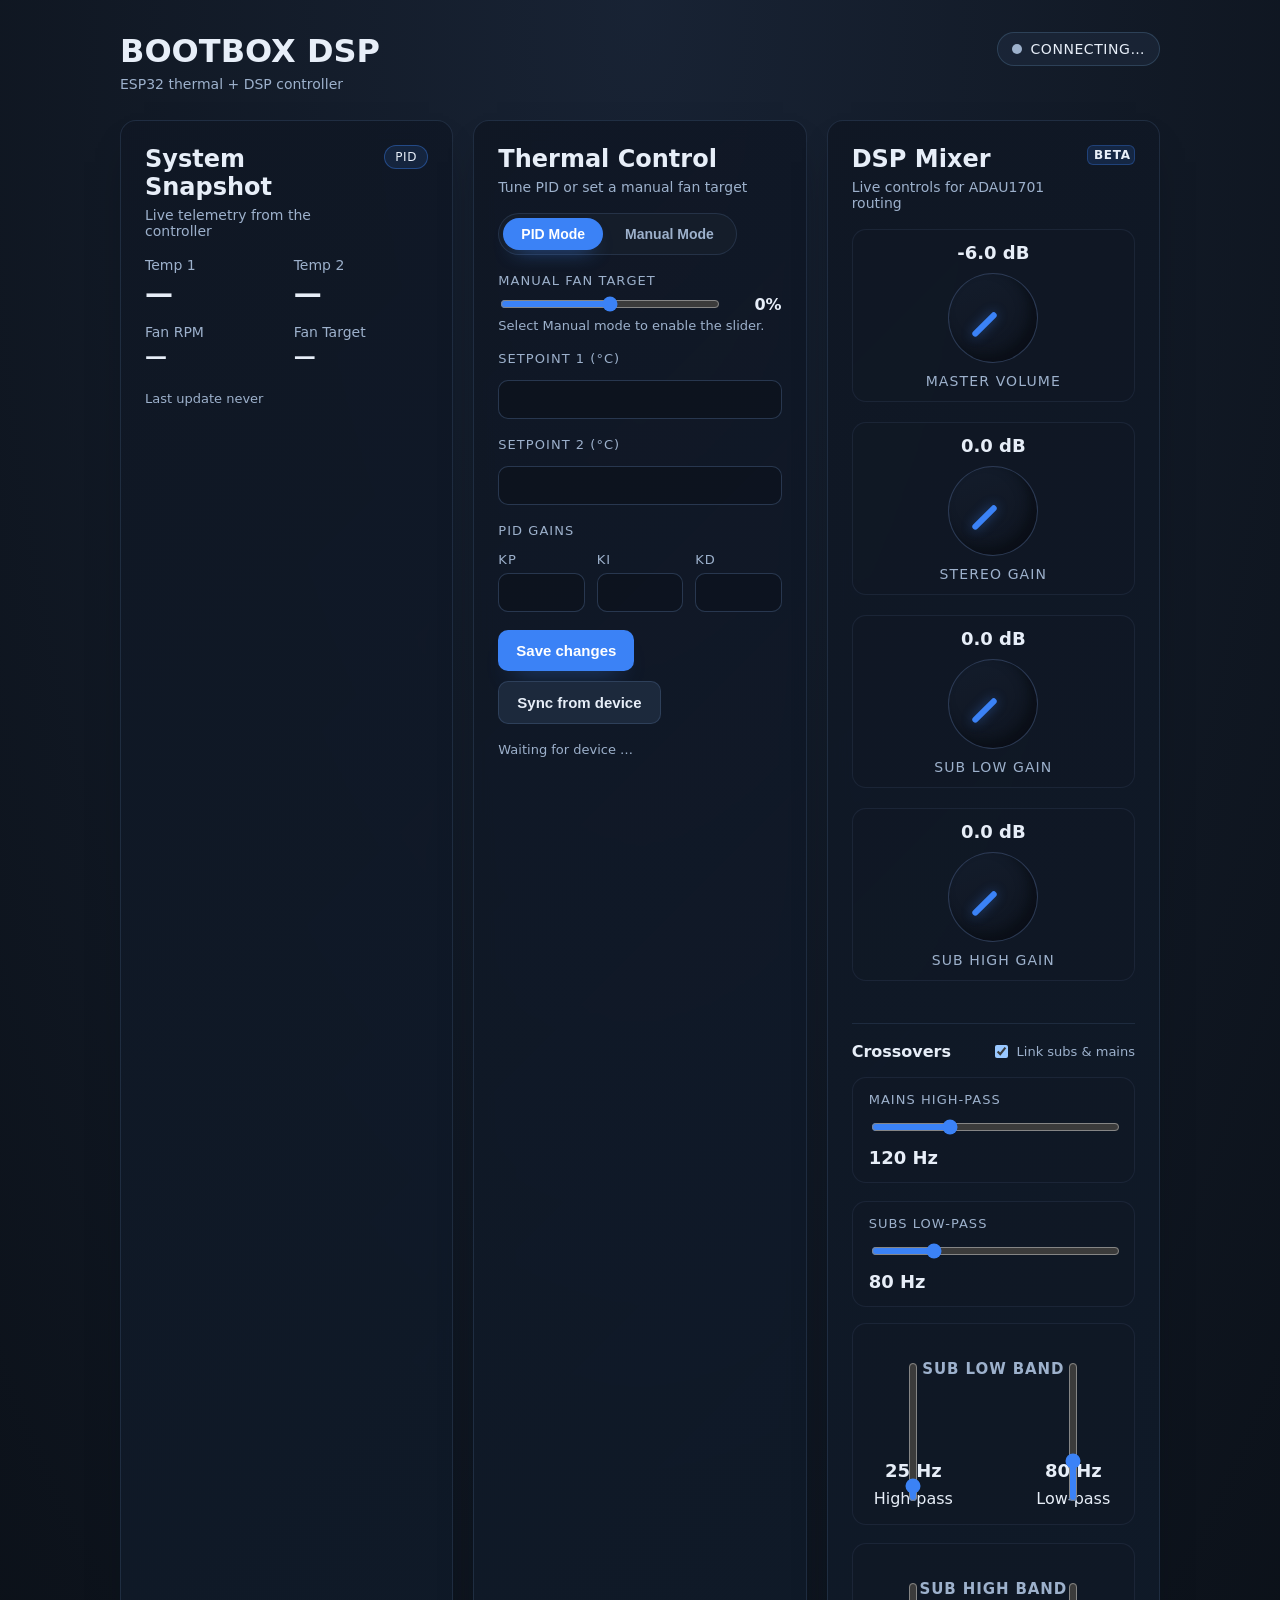
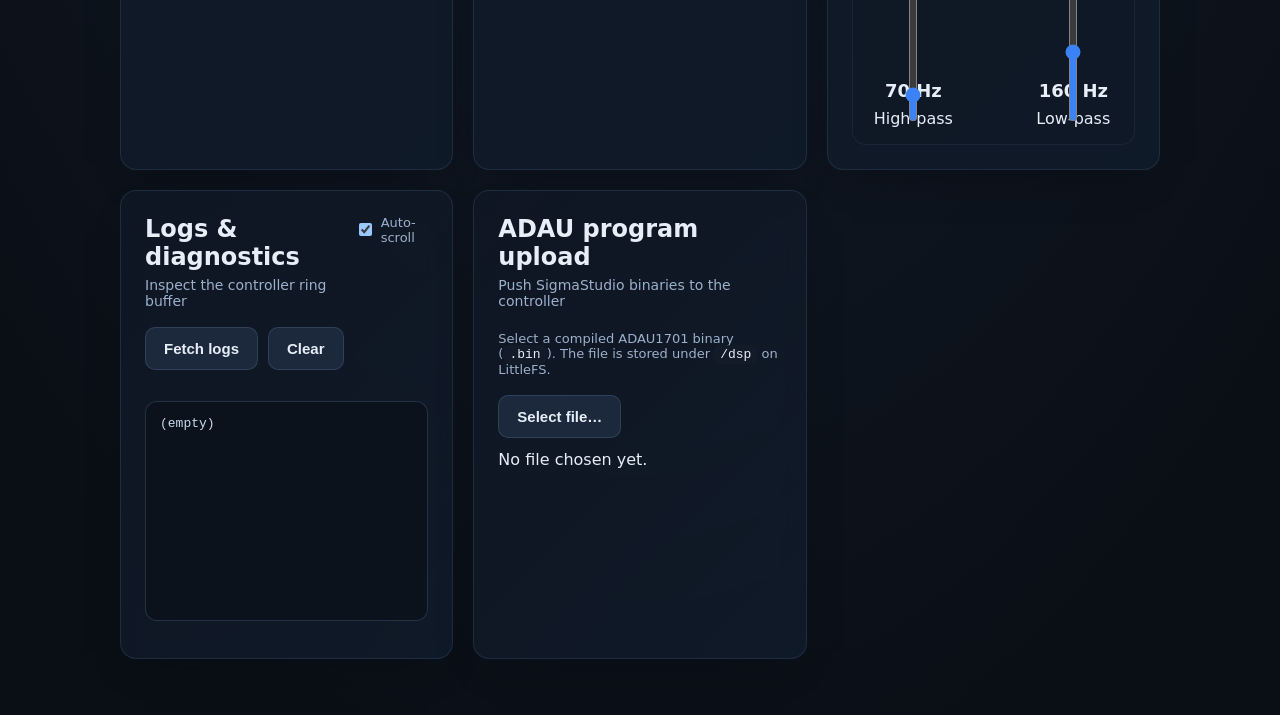
==== firmware/arduino/bootbox_mcu_fw/data/index.html @ 4d7aae09 "feat: add dsp control surface and settings persistence" ====
<!doctype html>
<html lang="en">
  <head>
    <meta charset="utf-8" />
    <meta name="viewport" content="width=device-width, initial-scale=1" />
    <title>BOOTBOX DSP Controller</title>
    <style>
      :root {
        color-scheme: dark;
        --bg: #0a0f16;
        --bg-card: #101724;
        --bg-card-elev: #131d2c;
        --border: #1f2b3c;
        --border-strong: #2f3f56;
        --accent: #3b82f6;
        --accent-soft: rgba(59,130,246,0.14);
        --text: #e7eef8;
        --text-muted: #9db1cc;
        --success: #2ecc71;
        --warn: #f1c40f;
        --error: #ff5c70;
      }
      * {
        box-sizing: border-box;
      }
      body {
        margin: 0;
        font-family: "Inter", system-ui, -apple-system, BlinkMacSystemFont, "Segoe UI", sans-serif;
        background: radial-gradient(140% 180% at 50% 0%, rgba(59,130,246,0.15) 0%, rgba(10,15,22,1) 60%);
        color: var(--text);
      }
      h1, h2, h3 {
        font-weight: 600;
        margin: 0;
        color: inherit;
      }
      p {
        margin: 0;
      }
      .app {
        margin: 0 auto;
        padding: 32px 20px 56px;
        max-width: 1080px;
      }
      .topbar {
        display: flex;
        align-items: flex-start;
        justify-content: space-between;
        gap: 16px;
      }
      .subtitle {
        color: var(--text-muted);
        font-size: 14px;
        margin-top: 6px;
      }
      .chip {
        display: inline-flex;
        align-items: center;
        gap: 8px;
        padding: 8px 14px;
        border-radius: 999px;
        background: rgba(32,45,64,0.55);
        border: 1px solid rgba(59,85,113,0.6);
        font-size: 14px;
        text-transform: uppercase;
        letter-spacing: 0.04em;
      }
      .chip .dot {
        width: 10px;
        height: 10px;
        border-radius: 50%;
        background: var(--warn);
        box-shadow: 0 0 8px 0 currentColor;
        transition: background 0.2s ease, box-shadow 0.2s ease;
      }
      .chip.good .dot { background: var(--success); }
      .chip.bad .dot { background: var(--error); }
      .chip.idle .dot { background: var(--text-muted); box-shadow: none; }
      .grid {
        margin-top: 28px;
        display: grid;
        gap: 20px;
        grid-template-columns: repeat(auto-fit, minmax(280px, 1fr));
      }
      .card {
        background: linear-gradient(135deg, rgba(16,23,36,0.92), rgba(16,27,42,0.88));
        border: 1px solid rgba(49,66,93,0.5);
        border-radius: 16px;
        padding: 24px;
        box-shadow: 0 18px 40px -24px rgba(8,12,19,0.9);
        backdrop-filter: blur(10px);
        display: flex;
        flex-direction: column;
        gap: 18px;
      }
      .card-header {
        display: flex;
        justify-content: space-between;
        align-items: flex-start;
        gap: 12px;
      }
      .card-header .muted { display: block; font-size: 14px; margin-top: 6px; color: var(--text-muted); }
      .badge {
        align-self: baseline;
        padding: 4px 10px;
        font-size: 12px;
        border-radius: 999px;
        background: rgba(59,130,246,0.12);
        border: 1px solid rgba(59,130,246,0.4);
        color: var(--text);
        letter-spacing: 0.06em;
        text-transform: uppercase;
      }
      .metrics-grid {
        display: grid;
        gap: 14px;
        grid-template-columns: repeat(auto-fit, minmax(120px, 1fr));
      }
      .metric .label {
        font-size: 14px;
        color: var(--text-muted);
      }
      .metric .value {
        font-size: 28px;
        font-weight: 600;
        margin-top: 4px;
        letter-spacing: -0.01em;
      }
      .metric .value.small {
        font-size: 22px;
      }
      .footnote {
        font-size: 13px;
        color: var(--text-muted);
        margin-top: 4px;
      }
      .mode-toggle {
        display: inline-flex;
        background: rgba(23,32,46,0.8);
        border: 1px solid rgba(49,66,93,0.6);
        border-radius: 999px;
        padding: 4px;
        gap: 4px;
        align-self: flex-start;
      }
      .pill {
        border: none;
        background: transparent;
        color: var(--text-muted);
        font-weight: 600;
        font-size: 14px;
        padding: 8px 18px;
        border-radius: 999px;
        cursor: pointer;
        transition: background 0.2s ease, color 0.2s ease, box-shadow 0.2s ease;
      }
      .pill.active {
        background: var(--accent);
        color: white;
        box-shadow: 0 10px 20px -12px rgba(59,130,246,0.9);
      }
      label.label {
        font-size: 13px;
        text-transform: uppercase;
        letter-spacing: 0.08em;
        color: var(--text-muted);
        margin-bottom: 6px;
        display: block;
      }
      .field-group {
        display: flex;
        flex-direction: column;
        gap: 8px;
      }
      .field-group.tri {
        display: grid;
        grid-template-columns: repeat(3, minmax(0, 1fr));
        gap: 12px;
      }
      input[type="number"],
      input[type="text"] {
        width: 100%;
        padding: 10px 12px;
        border-radius: 10px;
        border: 1px solid rgba(48,66,92,0.8);
        background: rgba(13,19,30,0.8);
        color: var(--text);
        font-size: 15px;
        transition: border 0.2s ease, box-shadow 0.2s ease;
      }
      input[type="number"]:focus,
      input[type="text"]:focus {
        outline: none;
        border-color: var(--accent);
        box-shadow: 0 0 0 3px rgba(59,130,246,0.15);
      }
      input.invalid {
        border-color: var(--error);
        box-shadow: 0 0 0 3px rgba(255,92,112,0.2);
      }
      input[type="range"] {
        width: 100%;
        accent-color: var(--accent);
      }
      .slider-row {
        display: flex;
        align-items: center;
        gap: 12px;
      }
      .value-sm {
        min-width: 48px;
        text-align: right;
        font-weight: 600;
        color: var(--text);
      }
      .hint {
        margin-top: 4px;
        font-size: 13px;
        color: var(--text-muted);
      }
      button {
        border: none;
        border-radius: 10px;
        padding: 12px 18px;
        font-size: 15px;
        font-weight: 600;
        cursor: pointer;
        transition: transform 0.15s ease, box-shadow 0.2s ease, background 0.2s ease;
        background: var(--accent);
        color: white;
        box-shadow: 0 14px 24px -16px rgba(59,130,246,0.7);
      }
      button:hover:not(:disabled) {
        transform: translateY(-0.5px);
        box-shadow: 0 16px 30px -16px rgba(59,130,246,0.85);
      }
      button:disabled {
        opacity: 0.5;
        cursor: not-allowed;
        box-shadow: none;
      }
      button.secondary {
        background: rgba(31,44,64,0.9);
        color: var(--text);
        box-shadow: none;
        border: 1px solid rgba(52,71,99,0.8);
      }
      .actions {
        display: flex;
        flex-wrap: wrap;
        gap: 10px;
      }
      .status-line {
        font-size: 13px;
        color: var(--text-muted);
      }
      .status-line.success { color: var(--success); }
      .status-line.error { color: var(--error); }
      .status-line.pending { color: var(--warn); }
      .log-actions {
        display: flex;
        gap: 10px;
        flex-wrap: wrap;
      }
      .log-view {
        height: 220px;
        overflow: auto;
        border-radius: 12px;
        border: 1px solid rgba(48,66,92,0.65);
        background: rgba(12,18,28,0.85);
        padding: 14px;
        font-family: "JetBrains Mono", "SFMono-Regular", Menlo, Monaco, Consolas, "Liberation Mono", "Courier New", monospace;
        font-size: 13px;
        color: #c7d7ef;
        white-space: pre-wrap;
      }
      .checkbox {
        display: inline-flex;
        align-items: center;
        gap: 6px;
        font-size: 13px;
        color: var(--text-muted);
      }
      .upload-actions {
        display: flex;
        flex-wrap: wrap;
        gap: 12px;
        align-items: center;
      }
      code {
        background: rgba(20,28,42,0.8);
        padding: 2px 6px;
        border-radius: 6px;
        font-size: 13px;
        color: var(--text);
      }
      #toast-stack {
        position: fixed;
        bottom: 28px;
        right: 24px;
        display: flex;
        flex-direction: column;
        gap: 10px;
        pointer-events: none;
        z-index: 999;
      }
      .toast {
        min-width: 220px;
        max-width: 320px;
        background: rgba(11,16,26,0.95);
        border: 1px solid rgba(59,85,120,0.4);
        border-radius: 12px;
        padding: 14px 16px;
        font-size: 14px;
        color: var(--text);
        box-shadow: 0 16px 38px -20px rgba(10,12,18,0.9);
        animation: toast-in 0.25s ease;
      }
      .toast.success { border-color: rgba(46,204,113,0.5); }
      .toast.error { border-color: rgba(255,92,112,0.6); }
      .toast.warn { border-color: rgba(241,196,15,0.6); }
      .toast.pending { border-color: rgba(59,130,246,0.45); }
      @keyframes toast-in {
        from { transform: translateY(12px); opacity: 0; }
        to { transform: translateY(0); opacity: 1; }
      }
      .dsp-grid {
        display: grid;
        grid-template-columns: repeat(auto-fit, minmax(150px, 1fr));
        gap: 20px;
        margin-bottom: 16px;
      }
      .knob-block {
        display: flex;
        flex-direction: column;
        align-items: center;
        gap: 10px;
        padding: 12px;
        border-radius: 14px;
        background: rgba(17,26,38,0.65);
        border: 1px solid rgba(35,48,68,0.6);
      }
      .knob-block .label {
        font-size: 14px;
        color: var(--text-muted);
        text-transform: uppercase;
        letter-spacing: 0.08em;
      }
      .value-display {
        font-size: 18px;
        font-weight: 600;
        color: var(--text);
        cursor: pointer;
      }
      .value-display:hover {
        text-decoration: underline;
      }
      .knob-shell {
        width: 90px;
        height: 90px;
        border-radius: 50%;
        background: linear-gradient(160deg, rgba(20,29,44,0.95), rgba(15,22,33,0.9));
        border: 1px solid rgba(63,81,115,0.6);
        position: relative;
        box-shadow: inset -8px -8px 12px rgba(9,12,18,0.7);
      }
      .knob-indicator {
        position: absolute;
        top: 50%;
        left: 50%;
        width: 6px;
        height: 32px;
        margin-top: -30px;
        margin-left: -3px;
        border-radius: 999px;
        background: var(--accent);
        box-shadow: 0 0 12px rgba(59,130,246,0.45);
        transform-origin: center 28px;
        transform: rotate(-135deg);
        transition: transform 0.08s linear;
      }
      .crossover-section {
        border-top: 1px solid rgba(46,62,89,0.5);
        padding-top: 18px;
        margin-top: 8px;
        display: flex;
        flex-direction: column;
        gap: 16px;
      }
      .section-head {
        display: flex;
        align-items: center;
        justify-content: space-between;
      }
      .crossover-row {
        display: grid;
        grid-template-columns: repeat(auto-fit, minmax(220px, 1fr));
        gap: 18px;
      }
      .slider-block {
        background: rgba(17,26,38,0.65);
        border: 1px solid rgba(35,48,68,0.6);
        border-radius: 14px;
        padding: 14px 16px;
        display: flex;
        flex-direction: column;
        gap: 10px;
      }
      .slider-block input[type="range"] {
        width: 100%;
      }
      .slider-block .label {
        font-size: 13px;
        text-transform: uppercase;
        letter-spacing: 0.08em;
        color: var(--text-muted);
      }
      .fader-grid {
        display: grid;
        grid-template-columns: repeat(auto-fit, minmax(150px, 1fr));
        gap: 18px;
      }
      .fader-card {
        background: rgba(17,26,38,0.65);
        border: 1px solid rgba(35,48,68,0.6);
        border-radius: 14px;
        padding: 16px;
        display: flex;
        flex-direction: column;
        gap: 14px;
        align-items: center;
      }
      .fader-card h4 {
        font-size: 15px;
        text-transform: uppercase;
        letter-spacing: 0.06em;
        color: var(--text-muted);
      }
      .fader-pair {
        display: flex;
        align-items: flex-end;
        gap: 16px;
      }
      .fader {
        display: flex;
        flex-direction: column;
        align-items: center;
        gap: 8px;
      }
      .fader input[type="range"] {
        width: 140px;
        height: 36px;
        transform: rotate(-90deg);
        accent-color: var(--accent);
      }
      .link-checkbox {
        display: inline-flex;
        align-items: center;
        gap: 6px;
        font-size: 13px;
        color: var(--text-muted);
      }
      .value-sm.badge {
        padding: 2px 6px;
        border-radius: 6px;
        background: rgba(59,130,246,0.15);
        border: 1px solid rgba(59,130,246,0.3);
        font-size: 12px;
        letter-spacing: 0.06em;
      }
      @media (max-width: 720px) {
        .card { padding: 20px; }
        .field-group.tri { grid-template-columns: 1fr; }
        .topbar { flex-direction: column; align-items: flex-start; }
        #toast-stack { right: 16px; left: 16px; bottom: 16px; align-items: flex-end; }
        .toast { width: 100%; max-width: none; }
      }
    </style>
  </head>
  <body>
    <div class="app">
      <header class="topbar">
        <div>
          <h1>BOOTBOX DSP</h1>
          <p class="subtitle">ESP32 thermal + DSP controller</p>
        </div>
        <div class="chip idle" id="conn-chip">
          <span class="dot" id="conn-dot"></span>
          <span id="conn">connecting…</span>
        </div>
      </header>

      <section class="grid">
        <article class="card metrics">
          <header class="card-header">
            <div>
              <h2>System Snapshot</h2>
              <span class="muted">Live telemetry from the controller</span>
            </div>
            <span class="badge" id="mode-badge">PID</span>
          </header>
          <div class="metrics-grid">
            <div class="metric">
              <div class="label">Temp 1</div>
              <div class="value" id="temp1">—</div>
            </div>
            <div class="metric">
              <div class="label">Temp 2</div>
              <div class="value" id="temp2">—</div>
            </div>
            <div class="metric">
              <div class="label">Fan RPM</div>
              <div class="value small" id="fanrpm">—</div>
            </div>
            <div class="metric">
              <div class="label">Fan Target</div>
              <div class="value small" id="fantarget">—</div>
            </div>
          </div>
          <div class="footnote">Last update <span id="last-update">never</span></div>
        </article>

        <article class="card control">
          <header class="card-header">
            <div>
              <h2>Thermal Control</h2>
              <span class="muted">Tune PID or set a manual fan target</span>
            </div>
          </header>
          <div class="mode-toggle">
            <button id="mode-pid" class="pill active">PID Mode</button>
            <button id="mode-manual" class="pill">Manual Mode</button>
          </div>

          <div class="manual-block">
            <label for="manpct" class="label">Manual fan target</label>
            <div class="slider-row">
              <input id="manpct" type="range" min="0" max="100" step="1" />
              <span class="value-sm" id="manpct-value">0%</span>
            </div>
            <p class="hint">Select Manual mode to enable the slider.</p>
          </div>

          <div class="field-group">
            <label for="sp1" class="label">Setpoint 1 (°C)</label>
            <input id="sp1" type="number" min="0" max="120" step="0.5" />
          </div>
          <div class="field-group">
            <label for="sp2" class="label">Setpoint 2 (°C)</label>
            <input id="sp2" type="number" min="0" max="120" step="0.5" />
          </div>

          <div class="field-group">
            <label class="label">PID gains</label>
            <div class="field-group tri">
              <div>
                <label for="kp" class="label">Kp</label>
                <input id="kp" type="number" step="0.1" />
              </div>
              <div>
                <label for="ki" class="label">Ki</label>
                <input id="ki" type="number" step="0.01" />
              </div>
              <div>
                <label for="kd" class="label">Kd</label>
                <input id="kd" type="number" step="0.01" />
              </div>
            </div>
          </div>

          <div class="actions">
            <button id="save">Save changes</button>
            <button class="secondary" id="refresh">Sync from device</button>
          </div>
        <div class="status-line" id="status-line">Waiting for device …</div>
        </article>

        <article class="card dsp">
          <header class="card-header">
            <div>
              <h2>DSP Mixer</h2>
              <span class="muted">Live controls for ADAU1701 routing</span>
            </div>
            <span class="badge value-sm">BETA</span>
          </header>

          <div class="dsp-grid">
            <div class="knob-block dsp-control" data-param="master_db" data-type="knob" data-min="-60" data-max="12" data-step="0.5" data-unit="dB">
              <div class="value-display" data-role="display">-6.0 dB</div>
              <div class="knob-shell" data-role="knob">
                <div class="knob-indicator"></div>
              </div>
              <div class="label">Master Volume</div>
            </div>

            <div class="knob-block dsp-control" data-param="stereo_db" data-type="knob" data-min="-40" data-max="12" data-step="0.5" data-unit="dB">
              <div class="value-display" data-role="display">0.0 dB</div>
              <div class="knob-shell" data-role="knob">
                <div class="knob-indicator"></div>
              </div>
              <div class="label">Stereo Gain</div>
            </div>

            <div class="knob-block dsp-control" data-param="sub_lo_db" data-type="knob" data-min="-40" data-max="12" data-step="0.5" data-unit="dB">
              <div class="value-display" data-role="display">0.0 dB</div>
              <div class="knob-shell" data-role="knob">
                <div class="knob-indicator"></div>
              </div>
              <div class="label">Sub Low Gain</div>
            </div>

            <div class="knob-block dsp-control" data-param="sub_hi_db" data-type="knob" data-min="-40" data-max="12" data-step="0.5" data-unit="dB">
              <div class="value-display" data-role="display">0.0 dB</div>
              <div class="knob-shell" data-role="knob">
                <div class="knob-indicator"></div>
              </div>
              <div class="label">Sub High Gain</div>
            </div>
          </div>

          <div class="crossover-section">
            <div class="section-head">
              <h3 style="margin:0; font-size:16px;">Crossovers</h3>
              <label class="link-checkbox"><input type="checkbox" id="cross-link" checked /> <span>Link subs &amp; mains</span></label>
            </div>
            <div class="crossover-row">
              <div class="slider-block dsp-control" data-param="cross_mains_hz" data-type="slider" data-min="40" data-max="300" data-step="1" data-unit="Hz">
                <div class="label">Mains high-pass</div>
                <input type="range" min="40" max="300" step="1" value="120" />
                <div class="value-display" data-role="display">120 Hz</div>
              </div>
              <div class="slider-block dsp-control" data-param="cross_sub_hz" data-type="slider" data-min="30" data-max="240" data-step="1" data-unit="Hz">
                <div class="label">Subs low-pass</div>
                <input type="range" min="30" max="240" step="1" value="80" />
                <div class="value-display" data-role="display">80 Hz</div>
              </div>
            </div>
            <div class="fader-grid">
              <div class="fader-card">
                <h4>Sub low band</h4>
                <div class="fader-pair">
                  <div class="fader dsp-control" data-param="sub_lo_hp_hz" data-type="fader" data-min="15" data-max="180" data-step="1" data-unit="Hz">
                    <input type="range" min="15" max="180" step="1" value="25" />
                    <div class="value-display" data-role="display">25 Hz</div>
                    <span class="label">High-pass</span>
                  </div>
                  <div class="fader dsp-control" data-param="sub_lo_lp_hz" data-type="fader" data-min="30" data-max="220" data-step="1" data-unit="Hz">
                    <input type="range" min="30" max="220" step="1" value="80" />
                    <div class="value-display" data-role="display">80 Hz</div>
                    <span class="label">Low-pass</span>
                  </div>
                </div>
              </div>
              <div class="fader-card">
                <h4>Sub high band</h4>
                <div class="fader-pair">
                  <div class="fader dsp-control" data-param="sub_hi_hp_hz" data-type="fader" data-min="40" data-max="240" data-step="1" data-unit="Hz">
                    <input type="range" min="40" max="240" step="1" value="70" />
                    <div class="value-display" data-role="display">70 Hz</div>
                    <span class="label">High-pass</span>
                  </div>
                  <div class="fader dsp-control" data-param="sub_hi_lp_hz" data-type="fader" data-min="60" data-max="260" data-step="1" data-unit="Hz">
                    <input type="range" min="60" max="260" step="1" value="160" />
                    <div class="value-display" data-role="display">160 Hz</div>
                    <span class="label">Low-pass</span>
                  </div>
                </div>
              </div>
            </div>
          </div>
        </article>

        <article class="card logs">
          <header class="card-header">
            <div>
              <h2>Logs & diagnostics</h2>
              <span class="muted">Inspect the controller ring buffer</span>
            </div>
            <label class="checkbox">
              <input type="checkbox" id="auto-scroll" checked />
              <span>Auto-scroll</span>
            </label>
          </header>
          <div class="log-actions">
            <button class="secondary" id="getlogs">Fetch logs</button>
            <button class="secondary" id="clearlog">Clear</button>
          </div>
          <pre id="log" class="log-view">(empty)</pre>
        </article>

        <article class="card upload">
          <header class="card-header">
            <div>
              <h2>ADAU program upload</h2>
              <span class="muted">Push SigmaStudio binaries to the controller</span>
            </div>
          </header>
          <p class="hint">Select a compiled ADAU1701 binary (<code>.bin</code>). The file is stored under <code>/dsp</code> on LittleFS.</p>
          <div class="upload-actions">
            <button id="upload-btn" class="secondary">Select file…</button>
            <input id="upload-input" type="file" accept=".bin,.ldf,.hex,.zip" hidden />
            <span id="upload-status" class="muted">No file chosen yet.</span>
          </div>
        </article>
      </section>
    </div>
    <div id="toast-stack"></div>
    <script src="/app.js"></script>
  </body>
  </html>
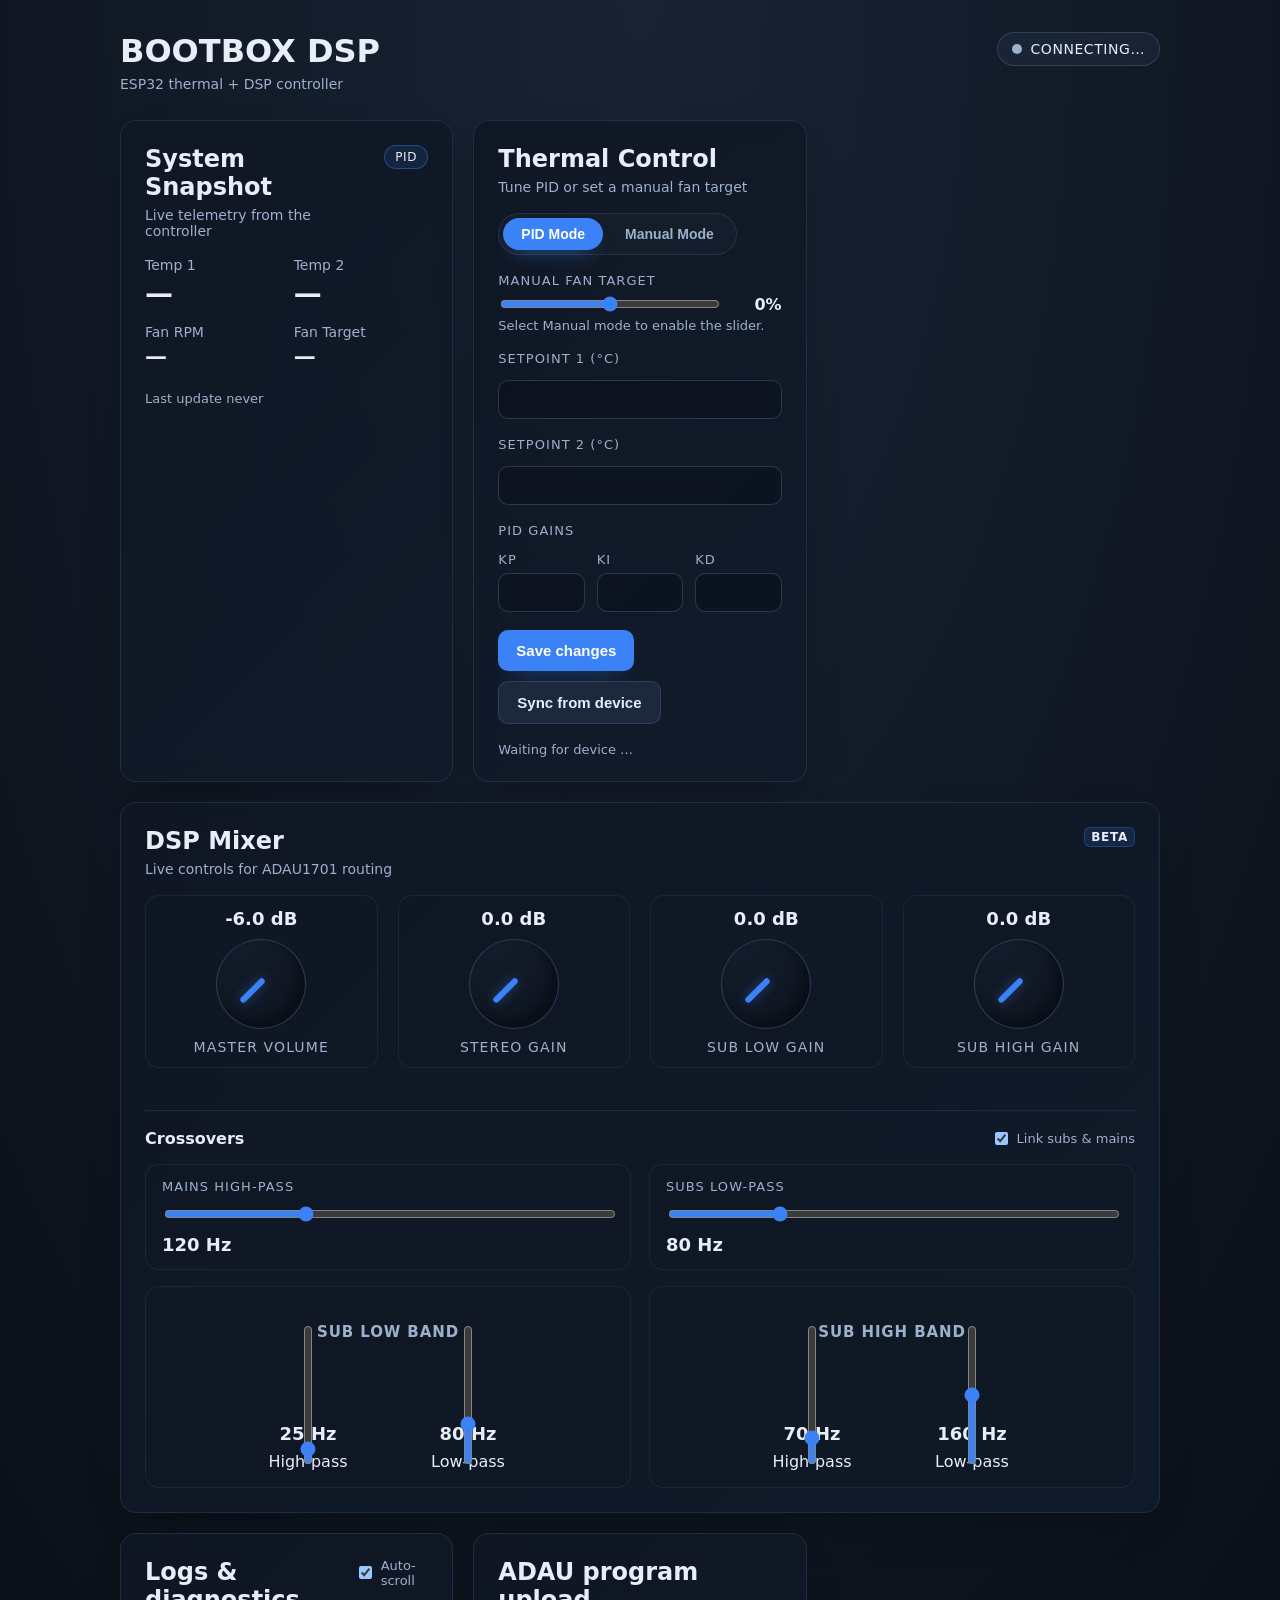
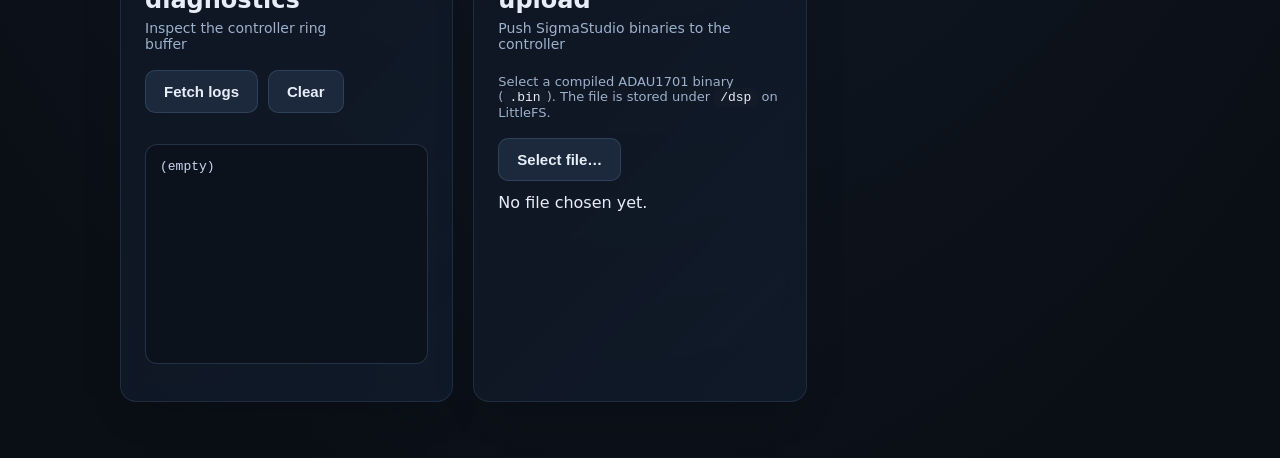
==== commit af974aec: "fix: polish dsp ui layout and knob interaction" ====
--- a/firmware/arduino/bootbox_mcu_fw/data/index.html
+++ b/firmware/arduino/bootbox_mcu_fw/data/index.html
@@ -468,6 +468,9 @@
         font-size: 12px;
         letter-spacing: 0.06em;
       }
+      .card.dsp {
+        grid-column: 1 / -1;
+      }
       @media (max-width: 720px) {
         .card { padding: 20px; }
         .field-group.tri { grid-template-columns: 1fr; }
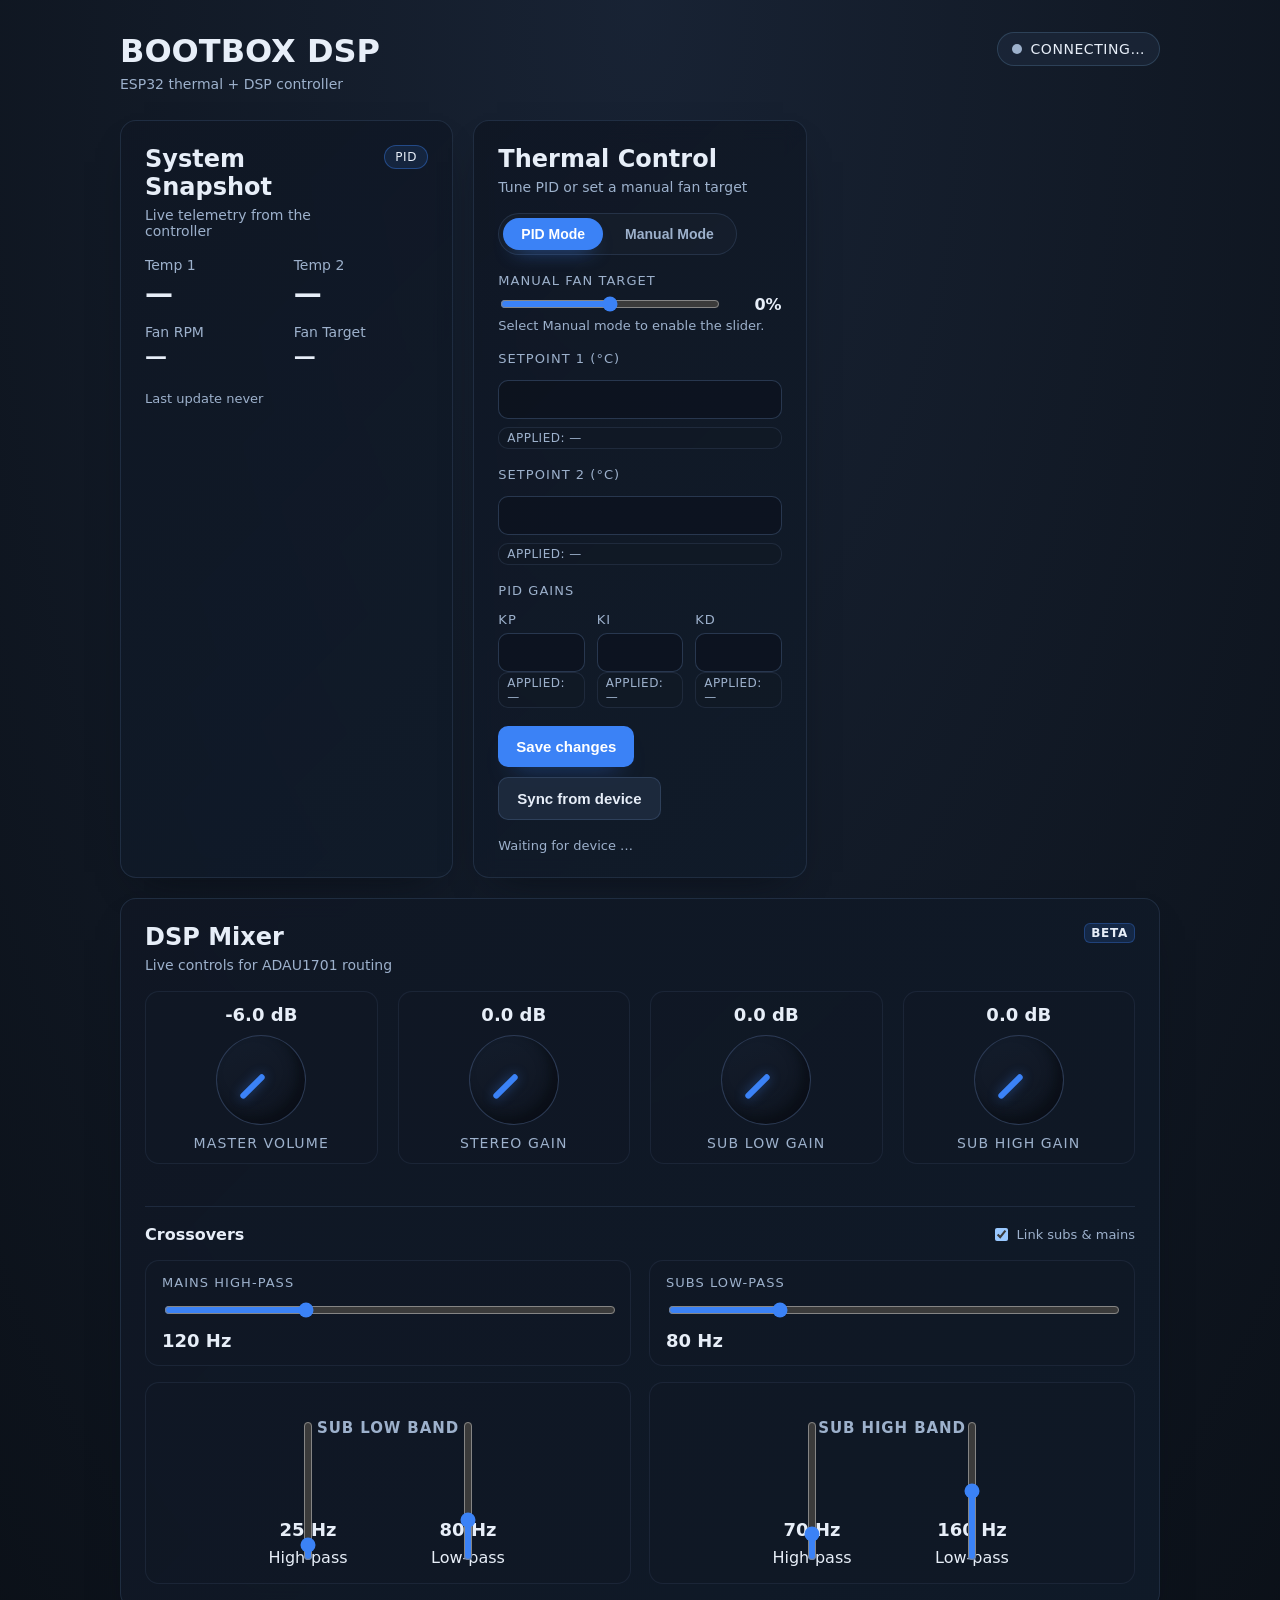
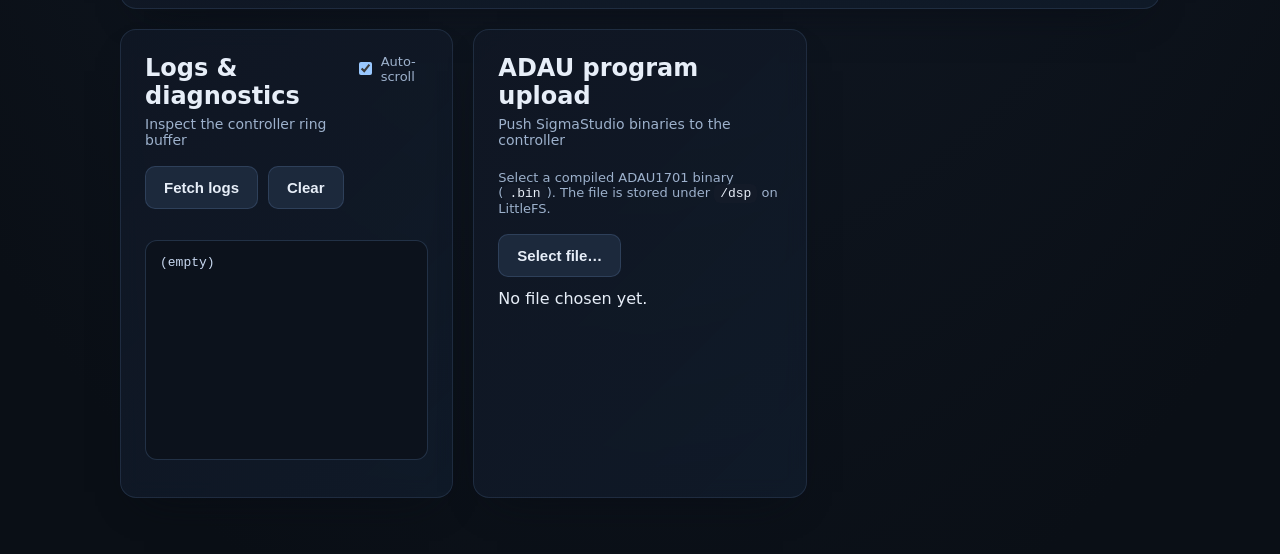
==== commit 9a91bbed: "fix: keep thermal inputs editable and show applied values" ====
--- a/firmware/arduino/bootbox_mcu_fw/data/index.html
+++ b/firmware/arduino/bootbox_mcu_fw/data/index.html
@@ -245,6 +245,10 @@
         box-shadow: none;
         border: 1px solid rgba(52,71,99,0.8);
       }
+      input[data-dirty="true"] {
+        border-color: rgba(241,196,15,0.8);
+        box-shadow: 0 0 0 3px rgba(241,196,15,0.18);
+      }
       .actions {
         display: flex;
         flex-wrap: wrap;
@@ -468,6 +472,21 @@
         font-size: 12px;
         letter-spacing: 0.06em;
       }
+      .live-pill {
+        font-size: 12px;
+        color: var(--text-muted);
+        background: rgba(18,26,38,0.7);
+        border: 1px solid rgba(42,56,77,0.6);
+        border-radius: 10px;
+        padding: 3px 8px;
+        display: inline-block;
+        letter-spacing: 0.04em;
+        text-transform: uppercase;
+      }
+      .live-pill.pending {
+        color: var(--warn);
+        border-color: rgba(241,196,15,0.6);
+      }
       .card.dsp {
         grid-column: 1 / -1;
       }
@@ -547,10 +566,12 @@
           <div class="field-group">
             <label for="sp1" class="label">Setpoint 1 (°C)</label>
             <input id="sp1" type="number" min="0" max="120" step="0.5" />
+            <span class="live-pill" id="live-sp1">Applied: —</span>
           </div>
           <div class="field-group">
             <label for="sp2" class="label">Setpoint 2 (°C)</label>
             <input id="sp2" type="number" min="0" max="120" step="0.5" />
+            <span class="live-pill" id="live-sp2">Applied: —</span>
           </div>
 
           <div class="field-group">
@@ -559,14 +580,17 @@
               <div>
                 <label for="kp" class="label">Kp</label>
                 <input id="kp" type="number" step="0.1" />
+                <span class="live-pill" id="live-kp">Applied: —</span>
               </div>
               <div>
                 <label for="ki" class="label">Ki</label>
                 <input id="ki" type="number" step="0.01" />
+                <span class="live-pill" id="live-ki">Applied: —</span>
               </div>
               <div>
                 <label for="kd" class="label">Kd</label>
                 <input id="kd" type="number" step="0.01" />
+                <span class="live-pill" id="live-kd">Applied: —</span>
               </div>
             </div>
           </div>
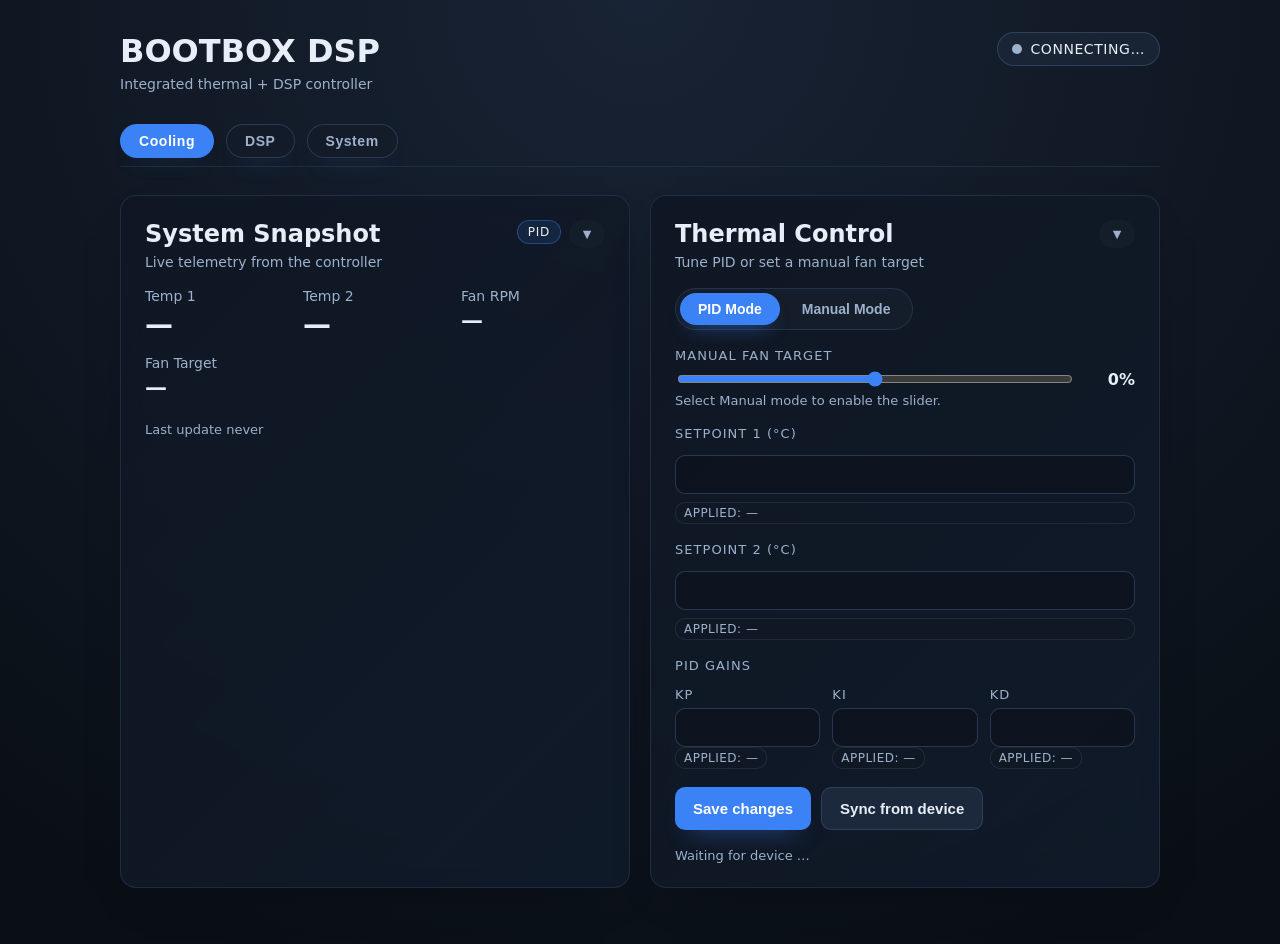
==== commit 9fae42b6: "chore: snapshot stable build" ====
--- a/firmware/arduino/bootbox_mcu_fw/data/index.html
+++ b/firmware/arduino/bootbox_mcu_fw/data/index.html
@@ -82,6 +82,38 @@
         gap: 20px;
         grid-template-columns: repeat(auto-fit, minmax(280px, 1fr));
       }
+      .tabs {
+        display: flex;
+        gap: 12px;
+        margin-top: 32px;
+        border-bottom: 1px solid rgba(41,57,79,0.6);
+        padding-bottom: 8px;
+      }
+      .tab-btn {
+        background: rgba(20,28,42,0.65);
+        border: 1px solid rgba(46,64,92,0.8);
+        border-radius: 999px;
+        padding: 8px 18px;
+        font-size: 14px;
+        font-weight: 600;
+        letter-spacing: 0.04em;
+        color: var(--text-muted);
+        cursor: pointer;
+        transition: background 0.2s ease, color 0.2s ease, box-shadow 0.2s ease;
+      }
+      .tab-btn.active {
+        background: var(--accent);
+        border-color: rgba(59,130,246,0.9);
+        color: #fff;
+        box-shadow: 0 10px 24px -16px rgba(59,130,246,0.75);
+      }
+      .tab-pane {
+        display: none;
+        margin-top: 24px;
+      }
+      .tab-pane.active {
+        display: block;
+      }
       .card {
         background: linear-gradient(135deg, rgba(16,23,36,0.92), rgba(16,27,42,0.88));
         border: 1px solid rgba(49,66,93,0.5);
@@ -91,13 +123,18 @@
         backdrop-filter: blur(10px);
         display: flex;
         flex-direction: column;
-        gap: 18px;
+        gap: 0;
       }
       .card-header {
         display: flex;
         justify-content: space-between;
         align-items: flex-start;
         gap: 12px;
+      }
+      .card-header .header-actions {
+        display: flex;
+        align-items: center;
+        gap: 8px;
       }
       .card-header .muted { display: block; font-size: 14px; margin-top: 6px; color: var(--text-muted); }
       .badge {
@@ -111,6 +148,38 @@
         letter-spacing: 0.06em;
         text-transform: uppercase;
       }
+      .card-body {
+        display: flex;
+        flex-direction: column;
+        gap: 18px;
+        margin-top: 18px;
+      }
+      .collapse-toggle {
+        border: none;
+        background: rgba(24,32,46,0.6);
+        border-radius: 999px;
+        width: 28px;
+        height: 28px;
+        display: inline-flex;
+        align-items: center;
+        justify-content: center;
+        color: var(--text-muted);
+        cursor: pointer;
+        transition: transform 0.2s ease, background 0.2s ease;
+      }
+      .collapse-toggle:hover {
+        background: rgba(59,130,246,0.2);
+        color: var(--text);
+      }
+      .collapse-toggle .chevron {
+        transition: transform 0.2s ease;
+      }
+      .card.collapsed .collapse-toggle .chevron {
+        transform: rotate(-90deg);
+      }
+      .card.collapsed .card-body {
+        display: none;
+      }
       .metrics-grid {
         display: grid;
         gap: 14px;
@@ -128,6 +197,39 @@
       }
       .metric .value.small {
         font-size: 22px;
+      }
+      .sys-grid .value {
+        font-size: 24px;
+      }
+      .meta-grid {
+        display: grid;
+        grid-template-columns: repeat(auto-fit, minmax(180px, 1fr));
+        gap: 12px;
+        margin-top: 16px;
+      }
+      .meta-row {
+        display: flex;
+        flex-direction: column;
+        gap: 4px;
+        padding: 12px;
+        border-radius: 12px;
+        background: rgba(17,26,38,0.55);
+        border: 1px solid rgba(35,48,68,0.5);
+      }
+      .meta-label {
+        font-size: 12px;
+        text-transform: uppercase;
+        letter-spacing: 0.08em;
+        color: var(--text-muted);
+      }
+      .meta-value {
+        font-size: 15px;
+        font-weight: 600;
+        color: var(--text);
+      }
+      .meta-row .meta-hint {
+        font-size: 12px;
+        color: var(--text-muted);
       }
       .footnote {
         font-size: 13px;
@@ -504,7 +606,7 @@
       <header class="topbar">
         <div>
           <h1>BOOTBOX DSP</h1>
-          <p class="subtitle">ESP32 thermal + DSP controller</p>
+          <p class="subtitle">Integrated thermal + DSP controller</p>
         </div>
         <div class="chip idle" id="conn-chip">
           <span class="dot" id="conn-dot"></span>
@@ -512,223 +614,342 @@
         </div>
       </header>
 
-      <section class="grid">
-        <article class="card metrics">
-          <header class="card-header">
-            <div>
-              <h2>System Snapshot</h2>
-              <span class="muted">Live telemetry from the controller</span>
+      <div class="tabs">
+        <button class="tab-btn active" data-tab="cooling">Cooling</button>
+        <button class="tab-btn" data-tab="dsp">DSP</button>
+        <button class="tab-btn" data-tab="system">System</button>
+      </div>
+
+      <section class="tab-pane active" data-tab="cooling">
+        <div class="grid">
+          <article class="card metrics collapsible" data-card="snapshot">
+            <header class="card-header">
+              <div>
+                <h2>System Snapshot</h2>
+                <span class="muted">Live telemetry from the controller</span>
+              </div>
+              <div class="header-actions">
+                <span class="badge" id="mode-badge">PID</span>
+                <button class="collapse-toggle" aria-label="Toggle snapshot">
+                  <span class="chevron">▾</span>
+                </button>
+              </div>
+            </header>
+            <div class="card-body">
+              <div class="metrics-grid">
+                <div class="metric">
+                  <div class="label">Temp 1</div>
+                  <div class="value" id="temp1">—</div>
+                </div>
+                <div class="metric">
+                  <div class="label">Temp 2</div>
+                  <div class="value" id="temp2">—</div>
+                </div>
+                <div class="metric">
+                  <div class="label">Fan RPM</div>
+                  <div class="value small" id="fanrpm">—</div>
+                </div>
+                <div class="metric">
+                  <div class="label">Fan Target</div>
+                  <div class="value small" id="fantarget">—</div>
+                </div>
+              </div>
+              <div class="footnote">Last update <span id="last-update">never</span></div>
             </div>
-            <span class="badge" id="mode-badge">PID</span>
-          </header>
-          <div class="metrics-grid">
-            <div class="metric">
-              <div class="label">Temp 1</div>
-              <div class="value" id="temp1">—</div>
+          </article>
+
+          <article class="card control collapsible" data-card="thermal">
+            <header class="card-header">
+              <div>
+                <h2>Thermal Control</h2>
+                <span class="muted">Tune PID or set a manual fan target</span>
+              </div>
+              <div class="header-actions">
+                <button class="collapse-toggle" aria-label="Toggle thermal controls">
+                  <span class="chevron">▾</span>
+                </button>
+              </div>
+            </header>
+            <div class="card-body">
+              <div class="mode-toggle">
+                <button id="mode-pid" class="pill active">PID Mode</button>
+                <button id="mode-manual" class="pill">Manual Mode</button>
+              </div>
+
+              <div class="manual-block">
+                <label for="manpct" class="label">Manual fan target</label>
+                <div class="slider-row">
+                  <input id="manpct" type="range" min="0" max="100" step="1" />
+                  <span class="value-sm" id="manpct-value">0%</span>
+                </div>
+                <p class="hint">Select Manual mode to enable the slider.</p>
+              </div>
+
+              <div class="field-group">
+                <label for="sp1" class="label">Setpoint 1 (°C)</label>
+                <input id="sp1" type="number" min="0" max="120" step="0.5" />
+                <span class="live-pill" id="live-sp1">Applied: —</span>
+              </div>
+              <div class="field-group">
+                <label for="sp2" class="label">Setpoint 2 (°C)</label>
+                <input id="sp2" type="number" min="0" max="120" step="0.5" />
+                <span class="live-pill" id="live-sp2">Applied: —</span>
+              </div>
+
+              <div class="field-group">
+                <label class="label">PID gains</label>
+                <div class="field-group tri">
+                  <div>
+                    <label for="kp" class="label">Kp</label>
+                    <input id="kp" type="number" step="0.1" />
+                    <span class="live-pill" id="live-kp">Applied: —</span>
+                  </div>
+                  <div>
+                    <label for="ki" class="label">Ki</label>
+                    <input id="ki" type="number" step="0.01" />
+                    <span class="live-pill" id="live-ki">Applied: —</span>
+                  </div>
+                  <div>
+                    <label for="kd" class="label">Kd</label>
+                    <input id="kd" type="number" step="0.01" />
+                    <span class="live-pill" id="live-kd">Applied: —</span>
+                  </div>
+                </div>
+              </div>
+
+              <div class="actions">
+                <button id="save">Save changes</button>
+                <button class="secondary" id="refresh">Sync from device</button>
+              </div>
+              <div class="status-line" id="status-line">Waiting for device …</div>
             </div>
-            <div class="metric">
-              <div class="label">Temp 2</div>
-              <div class="value" id="temp2">—</div>
-            </div>
-            <div class="metric">
-              <div class="label">Fan RPM</div>
-              <div class="value small" id="fanrpm">—</div>
-            </div>
-            <div class="metric">
-              <div class="label">Fan Target</div>
-              <div class="value small" id="fantarget">—</div>
-            </div>
-          </div>
-          <div class="footnote">Last update <span id="last-update">never</span></div>
-        </article>
-
-        <article class="card control">
-          <header class="card-header">
-            <div>
-              <h2>Thermal Control</h2>
-              <span class="muted">Tune PID or set a manual fan target</span>
-            </div>
-          </header>
-          <div class="mode-toggle">
-            <button id="mode-pid" class="pill active">PID Mode</button>
-            <button id="mode-manual" class="pill">Manual Mode</button>
-          </div>
-
-          <div class="manual-block">
-            <label for="manpct" class="label">Manual fan target</label>
-            <div class="slider-row">
-              <input id="manpct" type="range" min="0" max="100" step="1" />
-              <span class="value-sm" id="manpct-value">0%</span>
-            </div>
-            <p class="hint">Select Manual mode to enable the slider.</p>
-          </div>
-
-          <div class="field-group">
-            <label for="sp1" class="label">Setpoint 1 (°C)</label>
-            <input id="sp1" type="number" min="0" max="120" step="0.5" />
-            <span class="live-pill" id="live-sp1">Applied: —</span>
-          </div>
-          <div class="field-group">
-            <label for="sp2" class="label">Setpoint 2 (°C)</label>
-            <input id="sp2" type="number" min="0" max="120" step="0.5" />
-            <span class="live-pill" id="live-sp2">Applied: —</span>
-          </div>
-
-          <div class="field-group">
-            <label class="label">PID gains</label>
-            <div class="field-group tri">
-              <div>
-                <label for="kp" class="label">Kp</label>
-                <input id="kp" type="number" step="0.1" />
-                <span class="live-pill" id="live-kp">Applied: —</span>
-              </div>
-              <div>
-                <label for="ki" class="label">Ki</label>
-                <input id="ki" type="number" step="0.01" />
-                <span class="live-pill" id="live-ki">Applied: —</span>
-              </div>
-              <div>
-                <label for="kd" class="label">Kd</label>
-                <input id="kd" type="number" step="0.01" />
-                <span class="live-pill" id="live-kd">Applied: —</span>
-              </div>
-            </div>
-          </div>
-
-          <div class="actions">
-            <button id="save">Save changes</button>
-            <button class="secondary" id="refresh">Sync from device</button>
-          </div>
-        <div class="status-line" id="status-line">Waiting for device …</div>
-        </article>
-
-        <article class="card dsp">
+          </article>
+        </div>
+      </section>
+
+      <section class="tab-pane" data-tab="dsp">
+        <article class="card dsp collapsible" data-card="dsp-mixer">
           <header class="card-header">
             <div>
               <h2>DSP Mixer</h2>
               <span class="muted">Live controls for ADAU1701 routing</span>
             </div>
-            <span class="badge value-sm">BETA</span>
+            <div class="header-actions">
+              <span class="badge value-sm">BETA</span>
+              <button class="collapse-toggle" aria-label="Toggle DSP mixer">
+                <span class="chevron">▾</span>
+              </button>
+            </div>
           </header>
-
-          <div class="dsp-grid">
-            <div class="knob-block dsp-control" data-param="master_db" data-type="knob" data-min="-60" data-max="12" data-step="0.5" data-unit="dB">
-              <div class="value-display" data-role="display">-6.0 dB</div>
-              <div class="knob-shell" data-role="knob">
-                <div class="knob-indicator"></div>
-              </div>
-              <div class="label">Master Volume</div>
+          <div class="card-body">
+            <div class="dsp-grid">
+              <div class="knob-block dsp-control" data-param="master_db" data-type="knob" data-min="-60" data-max="12" data-step="0.5" data-unit="dB">
+                <div class="value-display" data-role="display">-6.0 dB</div>
+                <div class="knob-shell" data-role="knob">
+                  <div class="knob-indicator"></div>
+                </div>
+                <div class="label">Master Volume</div>
+              </div>
+
+              <div class="knob-block dsp-control" data-param="stereo_db" data-type="knob" data-min="-40" data-max="12" data-step="0.5" data-unit="dB">
+                <div class="value-display" data-role="display">0.0 dB</div>
+                <div class="knob-shell" data-role="knob">
+                  <div class="knob-indicator"></div>
+                </div>
+                <div class="label">Stereo Gain</div>
+              </div>
+
+              <div class="knob-block dsp-control" data-param="sub_lo_db" data-type="knob" data-min="-40" data-max="12" data-step="0.5" data-unit="dB">
+                <div class="value-display" data-role="display">0.0 dB</div>
+                <div class="knob-shell" data-role="knob">
+                  <div class="knob-indicator"></div>
+                </div>
+                <div class="label">Sub Low Gain</div>
+              </div>
+
+              <div class="knob-block dsp-control" data-param="sub_hi_db" data-type="knob" data-min="-40" data-max="12" data-step="0.5" data-unit="dB">
+                <div class="value-display" data-role="display">0.0 dB</div>
+                <div class="knob-shell" data-role="knob">
+                  <div class="knob-indicator"></div>
+                </div>
+                <div class="label">Sub High Gain</div>
+              </div>
             </div>
 
-            <div class="knob-block dsp-control" data-param="stereo_db" data-type="knob" data-min="-40" data-max="12" data-step="0.5" data-unit="dB">
-              <div class="value-display" data-role="display">0.0 dB</div>
-              <div class="knob-shell" data-role="knob">
-                <div class="knob-indicator"></div>
-              </div>
-              <div class="label">Stereo Gain</div>
-            </div>
-
-            <div class="knob-block dsp-control" data-param="sub_lo_db" data-type="knob" data-min="-40" data-max="12" data-step="0.5" data-unit="dB">
-              <div class="value-display" data-role="display">0.0 dB</div>
-              <div class="knob-shell" data-role="knob">
-                <div class="knob-indicator"></div>
-              </div>
-              <div class="label">Sub Low Gain</div>
-            </div>
-
-            <div class="knob-block dsp-control" data-param="sub_hi_db" data-type="knob" data-min="-40" data-max="12" data-step="0.5" data-unit="dB">
-              <div class="value-display" data-role="display">0.0 dB</div>
-              <div class="knob-shell" data-role="knob">
-                <div class="knob-indicator"></div>
-              </div>
-              <div class="label">Sub High Gain</div>
-            </div>
-          </div>
-
-          <div class="crossover-section">
-            <div class="section-head">
-              <h3 style="margin:0; font-size:16px;">Crossovers</h3>
-              <label class="link-checkbox"><input type="checkbox" id="cross-link" checked /> <span>Link subs &amp; mains</span></label>
-            </div>
-            <div class="crossover-row">
-              <div class="slider-block dsp-control" data-param="cross_mains_hz" data-type="slider" data-min="40" data-max="300" data-step="1" data-unit="Hz">
-                <div class="label">Mains high-pass</div>
-                <input type="range" min="40" max="300" step="1" value="120" />
-                <div class="value-display" data-role="display">120 Hz</div>
-              </div>
-              <div class="slider-block dsp-control" data-param="cross_sub_hz" data-type="slider" data-min="30" data-max="240" data-step="1" data-unit="Hz">
-                <div class="label">Subs low-pass</div>
-                <input type="range" min="30" max="240" step="1" value="80" />
-                <div class="value-display" data-role="display">80 Hz</div>
-              </div>
-            </div>
-            <div class="fader-grid">
-              <div class="fader-card">
-                <h4>Sub low band</h4>
-                <div class="fader-pair">
-                  <div class="fader dsp-control" data-param="sub_lo_hp_hz" data-type="fader" data-min="15" data-max="180" data-step="1" data-unit="Hz">
-                    <input type="range" min="15" max="180" step="1" value="25" />
-                    <div class="value-display" data-role="display">25 Hz</div>
-                    <span class="label">High-pass</span>
+            <div class="crossover-section">
+              <div class="section-head">
+                <h3 style="margin:0; font-size:16px;">Crossovers</h3>
+                <label class="link-checkbox"><input type="checkbox" id="cross-link" checked /> <span>Link subs &amp; mains</span></label>
+              </div>
+              <div class="crossover-row">
+                <div class="slider-block dsp-control" data-param="cross_mains_hz" data-type="slider" data-min="40" data-max="300" data-step="1" data-unit="Hz">
+                  <div class="label">Mains high-pass</div>
+                  <input type="range" min="40" max="300" step="1" value="120" />
+                  <div class="value-display" data-role="display">120 Hz</div>
+                </div>
+                <div class="slider-block dsp-control" data-param="cross_sub_hz" data-type="slider" data-min="30" data-max="240" data-step="1" data-unit="Hz">
+                  <div class="label">Subs low-pass</div>
+                  <input type="range" min="30" max="240" step="1" value="80" />
+                  <div class="value-display" data-role="display">80 Hz</div>
+                </div>
+              </div>
+              <div class="fader-grid">
+                <div class="fader-card">
+                  <h4>Sub low band</h4>
+                  <div class="fader-pair">
+                    <div class="fader dsp-control" data-param="sub_lo_hp_hz" data-type="fader" data-min="15" data-max="180" data-step="1" data-unit="Hz">
+                      <input type="range" min="15" max="180" step="1" value="25" />
+                      <div class="value-display" data-role="display">25 Hz</div>
+                      <span class="label">High-pass</span>
+                    </div>
+                    <div class="fader dsp-control" data-param="sub_lo_lp_hz" data-type="fader" data-min="30" data-max="220" data-step="1" data-unit="Hz">
+                      <input type="range" min="30" max="220" step="1" value="80" />
+                      <div class="value-display" data-role="display">80 Hz</div>
+                      <span class="label">Low-pass</span>
+                    </div>
                   </div>
-                  <div class="fader dsp-control" data-param="sub_lo_lp_hz" data-type="fader" data-min="30" data-max="220" data-step="1" data-unit="Hz">
-                    <input type="range" min="30" max="220" step="1" value="80" />
-                    <div class="value-display" data-role="display">80 Hz</div>
-                    <span class="label">Low-pass</span>
-                  </div>
-                </div>
-              </div>
-              <div class="fader-card">
-                <h4>Sub high band</h4>
-                <div class="fader-pair">
-                  <div class="fader dsp-control" data-param="sub_hi_hp_hz" data-type="fader" data-min="40" data-max="240" data-step="1" data-unit="Hz">
-                    <input type="range" min="40" max="240" step="1" value="70" />
-                    <div class="value-display" data-role="display">70 Hz</div>
-                    <span class="label">High-pass</span>
-                  </div>
-                  <div class="fader dsp-control" data-param="sub_hi_lp_hz" data-type="fader" data-min="60" data-max="260" data-step="1" data-unit="Hz">
-                    <input type="range" min="60" max="260" step="1" value="160" />
-                    <div class="value-display" data-role="display">160 Hz</div>
-                    <span class="label">Low-pass</span>
+                </div>
+                <div class="fader-card">
+                  <h4>Sub high band</h4>
+                  <div class="fader-pair">
+                    <div class="fader dsp-control" data-param="sub_hi_hp_hz" data-type="fader" data-min="40" data-max="240" data-step="1" data-unit="Hz">
+                      <input type="range" min="40" max="240" step="1" value="70" />
+                      <div class="value-display" data-role="display">70 Hz</div>
+                      <span class="label">High-pass</span>
+                    </div>
+                    <div class="fader dsp-control" data-param="sub_hi_lp_hz" data-type="fader" data-min="60" data-max="260" data-step="1" data-unit="Hz">
+                      <input type="range" min="60" max="260" step="1" value="160" />
+                      <div class="value-display" data-role="display">160 Hz</div>
+                      <span class="label">Low-pass</span>
+                    </div>
                   </div>
                 </div>
               </div>
             </div>
           </div>
         </article>
-
-        <article class="card logs">
-          <header class="card-header">
-            <div>
-              <h2>Logs & diagnostics</h2>
-              <span class="muted">Inspect the controller ring buffer</span>
+      </section>
+
+      <section class="tab-pane" data-tab="system">
+        <div class="grid">
+          <article class="card system collapsible" data-card="system-summary">
+            <header class="card-header">
+              <div>
+                <h2>Controller summary</h2>
+                <span class="muted">Hardware, firmware, and network status</span>
+              </div>
+              <div class="header-actions">
+                <button class="collapse-toggle" aria-label="Toggle system summary">
+                  <span class="chevron">▾</span>
+                </button>
+              </div>
+            </header>
+            <div class="card-body">
+              <div class="metrics-grid sys-grid">
+                <div class="metric">
+                  <div class="label">Uptime</div>
+                  <div class="value" id="sys-uptime">—</div>
+                </div>
+                <div class="metric">
+                  <div class="label">Heap free</div>
+                  <div class="value small" id="sys-heap">—</div>
+                </div>
+                <div class="metric">
+                  <div class="label">CPU clock</div>
+                  <div class="value small" id="sys-cpu">—</div>
+                </div>
+                <div class="metric">
+                  <div class="label">Clients</div>
+                  <div class="value small" id="sys-clients">0</div>
+                </div>
+              </div>
+              <div class="meta-grid">
+                <div class="meta-row">
+                  <span class="meta-label">Firmware</span>
+                  <span class="meta-value" id="sys-fw">—</span>
+                </div>
+                <div class="meta-row">
+                  <span class="meta-label">Build</span>
+                  <span class="meta-value" id="sys-build">—</span>
+                </div>
+                <div class="meta-row">
+                  <span class="meta-label">SDK</span>
+                  <span class="meta-value" id="sys-sdk">—</span>
+                </div>
+                <div class="meta-row">
+                  <span class="meta-label">MCU</span>
+                  <span class="meta-value" id="sys-chip">—</span>
+                </div>
+                <div class="meta-row">
+                  <span class="meta-label">Reset reason</span>
+                  <span class="meta-value" id="sys-reset">—</span>
+                </div>
+                <div class="meta-row">
+                  <span class="meta-label">Boot count</span>
+                  <span class="meta-value" id="sys-boot">—</span>
+                </div>
+              </div>
+              <div class="meta-grid">
+                <div class="meta-row">
+                  <span class="meta-label">Access point</span>
+                  <span class="meta-value" id="sys-ip">—</span>
+                </div>
+                <div class="meta-row">
+                  <span class="meta-label">Filesystem</span>
+                  <span class="meta-value" id="sys-fs">—</span>
+                  <span class="meta-hint" id="sys-fs-hint">Filesystem not mounted</span>
+                </div>
+              </div>
             </div>
-            <label class="checkbox">
-              <input type="checkbox" id="auto-scroll" checked />
-              <span>Auto-scroll</span>
-            </label>
-          </header>
-          <div class="log-actions">
-            <button class="secondary" id="getlogs">Fetch logs</button>
-            <button class="secondary" id="clearlog">Clear</button>
-          </div>
-          <pre id="log" class="log-view">(empty)</pre>
-        </article>
-
-        <article class="card upload">
-          <header class="card-header">
-            <div>
-              <h2>ADAU program upload</h2>
-              <span class="muted">Push SigmaStudio binaries to the controller</span>
+          </article>
+
+          <article class="card logs collapsible" data-card="logs">
+            <header class="card-header">
+              <div>
+                <h2>Logs & diagnostics</h2>
+                <span class="muted">Inspect the controller ring buffer</span>
+              </div>
+              <div class="header-actions">
+                <label class="checkbox" style="margin:0;">
+                  <input type="checkbox" id="auto-scroll" checked />
+                  <span>Auto-scroll</span>
+                </label>
+                <button class="collapse-toggle" aria-label="Toggle logs">
+                  <span class="chevron">▾</span>
+                </button>
+              </div>
+            </header>
+            <div class="card-body">
+              <div class="log-actions">
+                <button class="secondary" id="getlogs">Fetch logs</button>
+                <button class="secondary" id="clearlog">Clear</button>
+              </div>
+              <pre id="log" class="log-view">(empty)</pre>
             </div>
-          </header>
-          <p class="hint">Select a compiled ADAU1701 binary (<code>.bin</code>). The file is stored under <code>/dsp</code> on LittleFS.</p>
-          <div class="upload-actions">
-            <button id="upload-btn" class="secondary">Select file…</button>
-            <input id="upload-input" type="file" accept=".bin,.ldf,.hex,.zip" hidden />
-            <span id="upload-status" class="muted">No file chosen yet.</span>
-          </div>
-        </article>
+          </article>
+
+          <article class="card upload collapsible" data-card="upload">
+            <header class="card-header">
+              <div>
+                <h2>ADAU program upload</h2>
+                <span class="muted">Push SigmaStudio binaries to the controller</span>
+              </div>
+              <div class="header-actions">
+                <button class="collapse-toggle" aria-label="Toggle ADAU upload">
+                  <span class="chevron">▾</span>
+                </button>
+              </div>
+            </header>
+            <div class="card-body">
+              <p class="hint">Select a compiled ADAU1701 binary (<code>.bin</code>). The file is stored under <code>/dsp</code> on LittleFS.</p>
+              <div class="upload-actions">
+                <button id="upload-btn" class="secondary">Select file…</button>
+                <input id="upload-input" type="file" accept=".bin,.ldf,.hex,.zip" hidden />
+                <span id="upload-status" class="muted">No file chosen yet.</span>
+              </div>
+            </div>
+          </article>
+        </div>
       </section>
     </div>
     <div id="toast-stack"></div>
